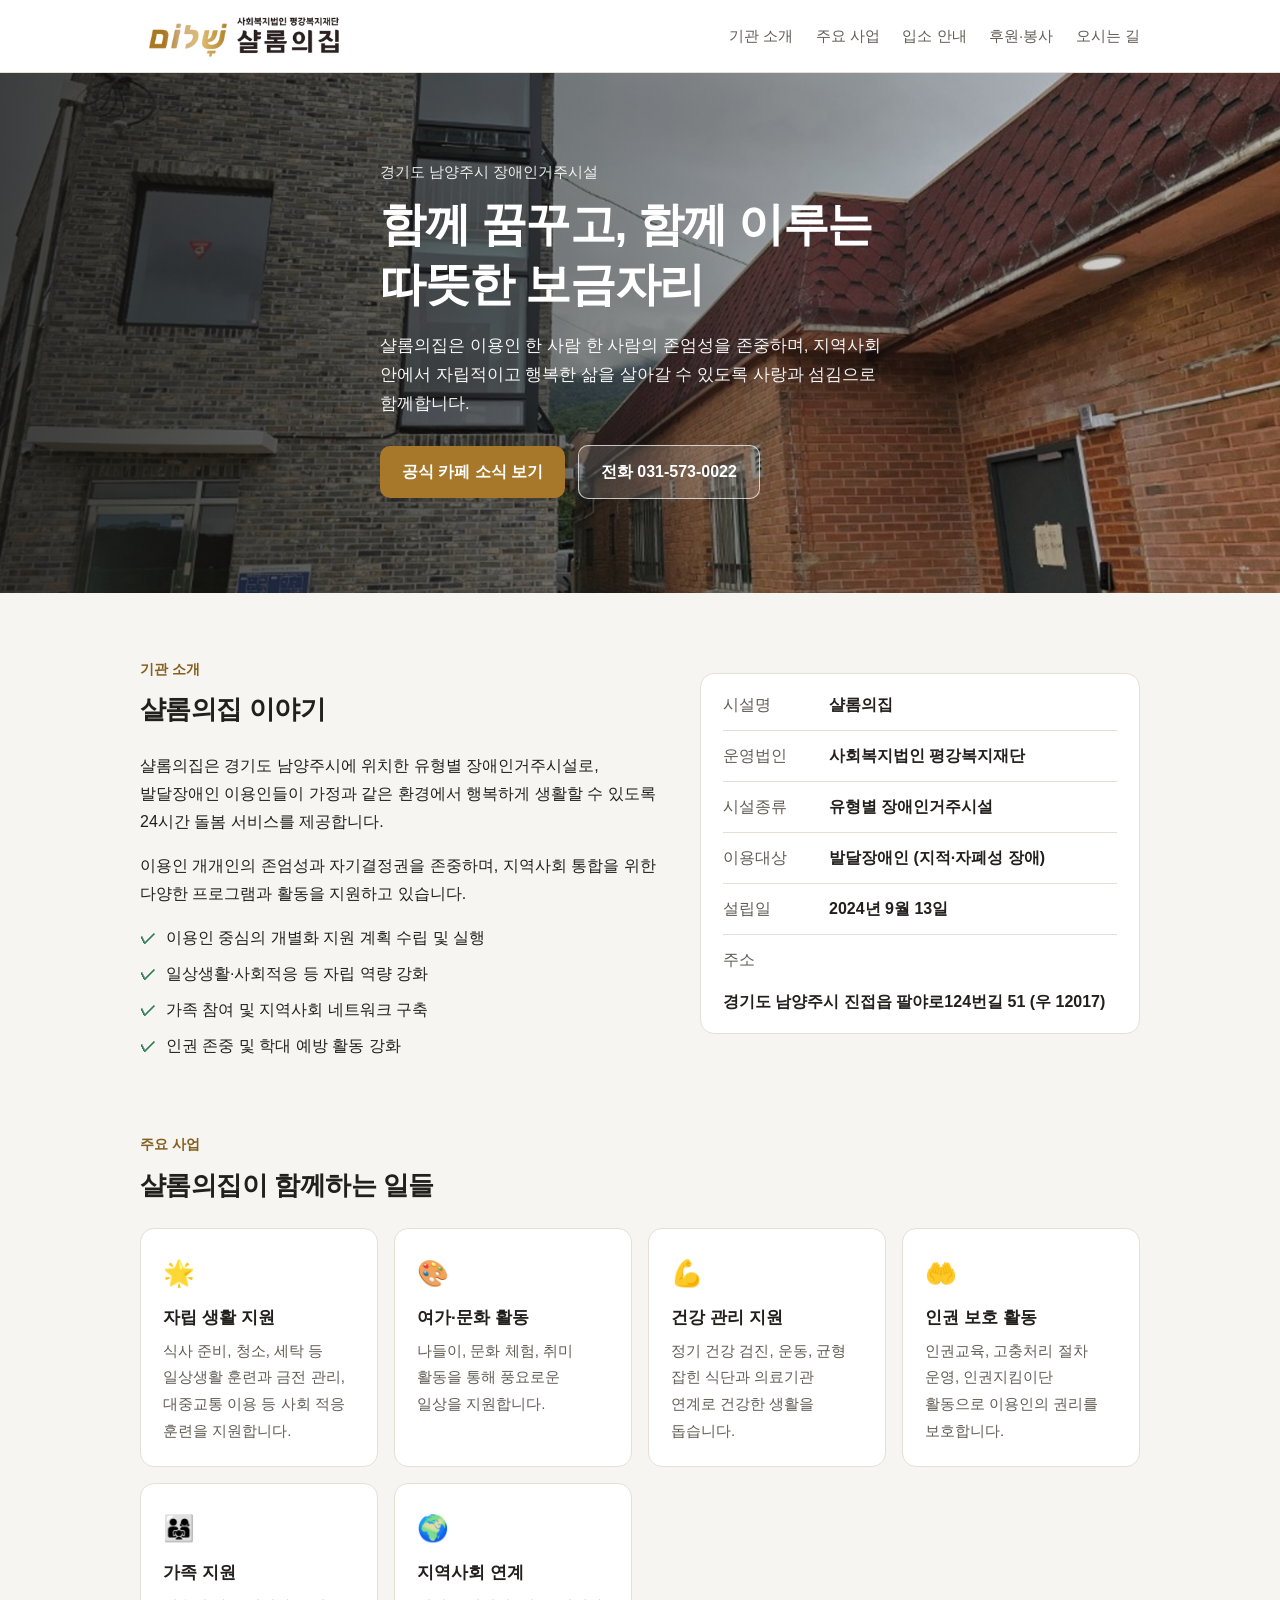
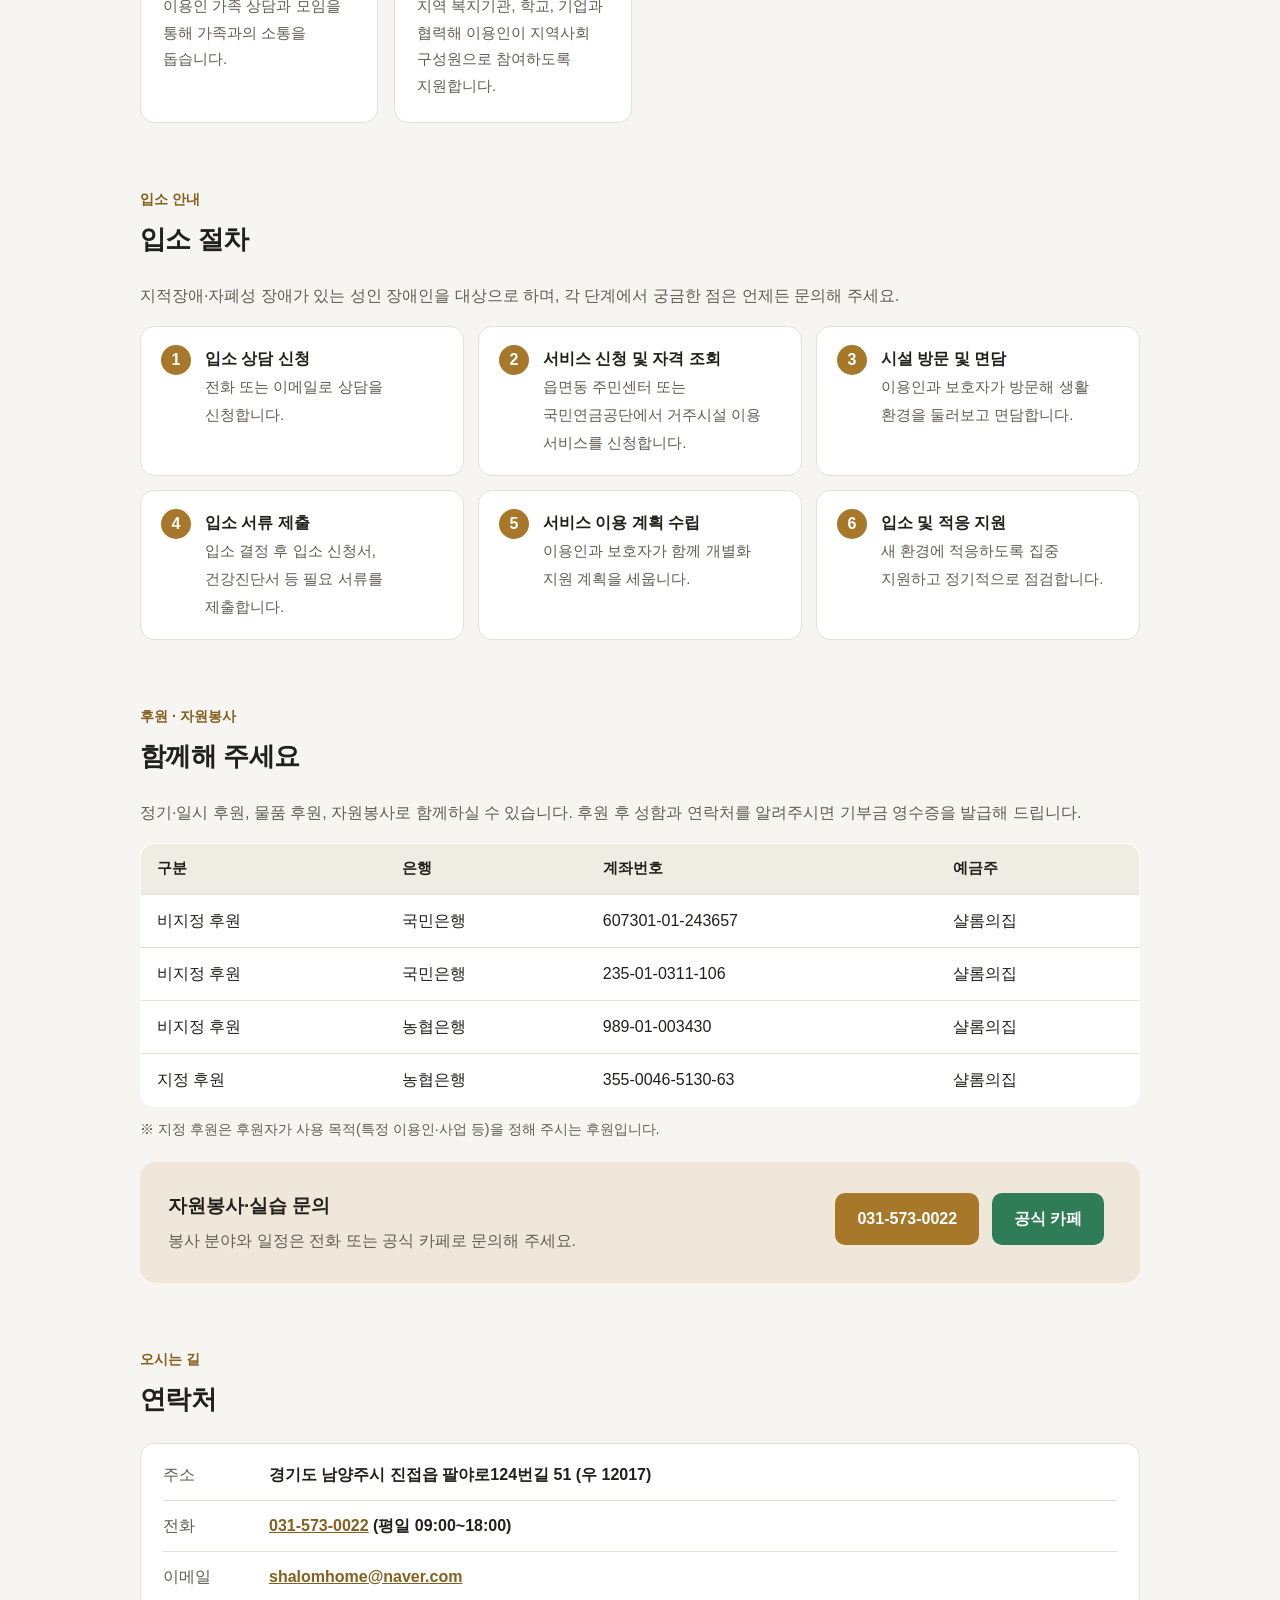
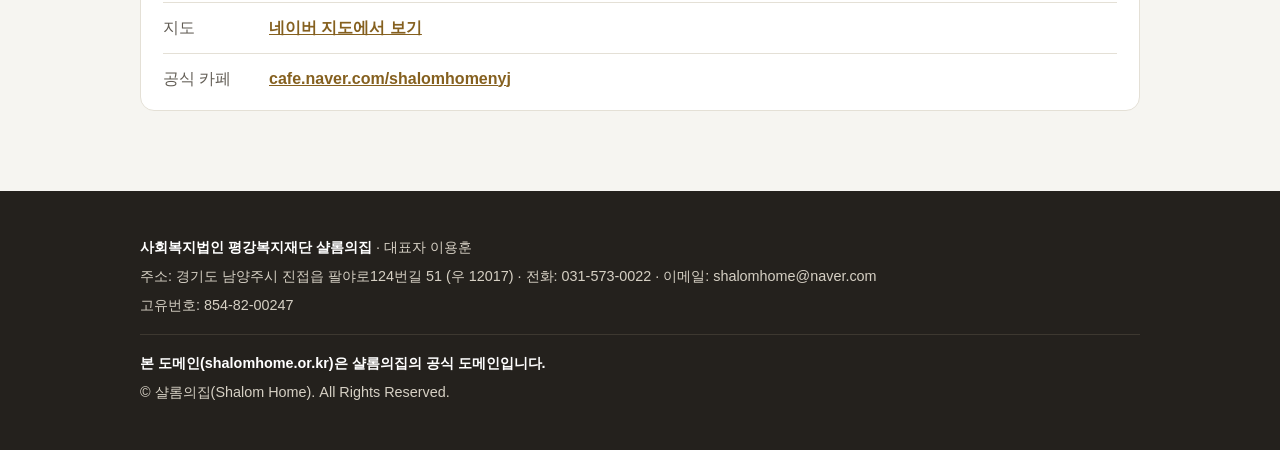
==== index.html @ 75ed9a83 "Add files via upload" ====
<!DOCTYPE html>
<html lang="ko">
<head>
<meta charset="UTF-8">
<meta name="viewport" content="width=device-width, initial-scale=1">
<title>샬롬의집 | 남양주시 장애인거주시설</title>
<meta name="description" content="사회복지법인 평강복지재단 샬롬의집은 경기도 남양주시에 있는 유형별 장애인거주시설입니다.">
<style>
  :root {
    --bg: #f6f5f1;
    --card: #ffffff;
    --ink: #22201c;
    --muted: #625d55;
    --gold: #a8782a;
    --gold-dark: #85601f;
    --green: #2f7d57;
    --line: #e4e0d6;
  }
  * { box-sizing: border-box; }
  html { scroll-behavior: smooth; }
  body {
    margin: 0; background: var(--bg); color: var(--ink);
    font-family: "Pretendard", "Apple SD Gothic Neo", "Malgun Gothic", "맑은 고딕", sans-serif;
    line-height: 1.75; word-break: keep-all;
  }
  img { max-width: 100%; display: block; }
  a { color: var(--gold-dark); }
  .wrap { max-width: 1040px; margin: 0 auto; padding: 0 20px; }

  /* header */
  header.top { background: var(--card); border-bottom: 1px solid var(--line); position: sticky; top: 0; z-index: 10; }
  header.top .wrap { display: flex; align-items: center; justify-content: space-between; min-height: 72px; gap: 12px; flex-wrap: wrap; }
  .logo img { height: 44px; width: auto; }
  nav a { margin-left: 18px; text-decoration: none; color: var(--muted); font-size: 0.95rem; }
  nav a:hover { color: var(--gold-dark); }

  /* hero */
  .hero { position: relative; color: #fff; }
  .hero img { width: 100%; height: clamp(320px, 52vw, 520px); object-fit: cover; }
  .hero .overlay {
    position: absolute; inset: 0;
    background: linear-gradient(90deg, rgba(20,18,15,.78) 0%, rgba(20,18,15,.45) 55%, rgba(20,18,15,.1) 100%);
    display: flex; align-items: center;
  }
  .hero .eyebrow { font-size: .95rem; opacity: .9; margin: 0 0 8px; }
  .hero h1 { font-size: clamp(1.8rem, 4.6vw, 2.9rem); line-height: 1.3; margin: 0 0 16px; letter-spacing: -0.03em; }
  .hero p.lead { font-size: 1.05rem; max-width: 520px; margin: 0 0 26px; opacity: .95; }
  .btn { display: inline-block; background: var(--gold); color: #fff; text-decoration: none; padding: 12px 22px; border-radius: 10px; font-weight: 700; margin: 0 8px 8px 0; }
  .btn:hover { background: var(--gold-dark); }
  .btn.light { background: rgba(255,255,255,.14); border: 1.5px solid rgba(255,255,255,.7); }

  section { padding: 64px 0; }
  .kicker { color: var(--gold-dark); font-weight: 700; font-size: .9rem; margin: 0 0 4px; }
  section h2 { font-size: 1.65rem; margin: 0 0 20px; letter-spacing: -0.02em; }
  .muted { color: var(--muted); }

  .two { display: grid; grid-template-columns: 1.2fr 1fr; gap: 32px; align-items: start; }
  ul.check { padding: 0; margin: 16px 0 0; list-style: none; }
  ul.check li { padding-left: 26px; position: relative; margin-bottom: 8px; }
  ul.check li::before { content: "✓"; position: absolute; left: 0; color: var(--green); font-weight: 800; }

  .panel { background: var(--card); border: 1px solid var(--line); border-radius: 14px; padding: 6px 22px; }
  .panel .row { display: flex; gap: 14px; padding: 11px 0; border-bottom: 1px solid var(--line); flex-wrap: wrap; }
  .panel .row:last-child { border-bottom: 0; }
  .panel dt { width: 92px; color: var(--muted); flex-shrink: 0; }
  .panel dd { margin: 0; font-weight: 600; }

  .grid { display: grid; grid-template-columns: repeat(auto-fit, minmax(230px, 1fr)); gap: 16px; }
  .card { background: var(--card); border: 1px solid var(--line); border-radius: 14px; padding: 22px; }
  .card .ico { font-size: 1.6rem; }
  .card h3 { margin: 6px 0 6px; font-size: 1.08rem; }
  .card p { margin: 0; color: var(--muted); font-size: .95rem; }

  ol.steps { counter-reset: s; list-style: none; padding: 0; margin: 0; display: grid; grid-template-columns: repeat(auto-fit, minmax(280px, 1fr)); gap: 14px; }
  ol.steps li { counter-increment: s; background: var(--card); border: 1px solid var(--line); border-radius: 14px; padding: 18px 20px 18px 64px; position: relative; }
  ol.steps li::before { content: counter(s); position: absolute; left: 20px; top: 18px; width: 30px; height: 30px; border-radius: 50%; background: var(--gold); color: #fff; font-weight: 800; display: grid; place-items: center; }
  ol.steps strong { display: block; }
  ol.steps span { color: var(--muted); font-size: .94rem; }

  table.bank { width: 100%; border-collapse: collapse; background: var(--card); border-radius: 14px; overflow: hidden; border: 1px solid var(--line); }
  table.bank th, table.bank td { padding: 12px 16px; text-align: left; border-bottom: 1px solid var(--line); }
  table.bank th { background: #efece4; font-weight: 700; font-size: .92rem; }
  table.bank tr:last-child td { border-bottom: 0; }

  .cta { background: #efe8da; border-radius: 16px; padding: 28px; display: flex; justify-content: space-between; align-items: center; gap: 16px; flex-wrap: wrap; }
  .cta h3 { margin: 0 0 4px; }
  .cta p { margin: 0; color: var(--muted); }

  footer { background: #24211d; color: #d6d0c4; padding: 40px 0; font-size: .9rem; }
  footer p { margin: 4px 0; }
  footer strong { color: #fff; }
  footer a { color: #d6d0c4; }
  footer .official { margin-top: 16px; padding-top: 16px; border-top: 1px solid #3d3830; color: #fff; font-weight: 700; }

  @media (max-width: 760px) {
    .two { grid-template-columns: 1fr; }
    nav { width: 100%; padding-bottom: 10px; overflow-x: auto; white-space: nowrap; }
    nav a { margin: 0 14px 0 0; }
    .hero img { height: 220px; }
    .hero .overlay { position: static; background: #24211d; padding: 24px 0 18px; }
  }
</style>
</head>
<body>

<header class="top">
  <div class="wrap">
    <a class="logo" href="#"><img src="image/logo.png" alt="사회복지법인 평강복지재단 샬롬의집"></a>
    <nav>
      <a href="#about">기관 소개</a>
      <a href="#programs">주요 사업</a>
      <a href="#admission">입소 안내</a>
      <a href="#support">후원·봉사</a>
      <a href="#contact">오시는 길</a>
    </nav>
  </div>
</header>

<div class="hero">
  <img src="image/building.jpg" alt="샬롬의집 건물 전경">
  <div class="overlay">
    <div class="wrap">
      <p class="eyebrow">경기도 남양주시 장애인거주시설</p>
      <h1>함께 꿈꾸고, 함께 이루는<br>따뜻한 보금자리</h1>
      <p class="lead">샬롬의집은 이용인 한 사람 한 사람의 존엄성을 존중하며, 지역사회 안에서 자립적이고 행복한 삶을 살아갈 수 있도록 사랑과 섬김으로 함께합니다.</p>
      <a class="btn" href="https://cafe.naver.com/shalomhomenyj" target="_blank" rel="noopener">공식 카페 소식 보기</a>
      <a class="btn light" href="tel:031-573-0022">전화 031-573-0022</a>
    </div>
  </div>
</div>

<section id="about">
  <div class="wrap two">
    <div>
      <p class="kicker">기관 소개</p>
      <h2>샬롬의집 이야기</h2>
      <p>샬롬의집은 경기도 남양주시에 위치한 유형별 장애인거주시설로, 발달장애인 이용인들이 가정과 같은 환경에서 행복하게 생활할 수 있도록 24시간 돌봄 서비스를 제공합니다.</p>
      <p>이용인 개개인의 존엄성과 자기결정권을 존중하며, 지역사회 통합을 위한 다양한 프로그램과 활동을 지원하고 있습니다.</p>
      <ul class="check">
        <li>이용인 중심의 개별화 지원 계획 수립 및 실행</li>
        <li>일상생활·사회적응 등 자립 역량 강화</li>
        <li>가족 참여 및 지역사회 네트워크 구축</li>
        <li>인권 존중 및 학대 예방 활동 강화</li>
      </ul>
    </div>
    <dl class="panel">
      <div class="row"><dt>시설명</dt><dd>샬롬의집</dd></div>
      <div class="row"><dt>운영법인</dt><dd>사회복지법인 평강복지재단</dd></div>
      <div class="row"><dt>시설종류</dt><dd>유형별 장애인거주시설</dd></div>
      <div class="row"><dt>이용대상</dt><dd>발달장애인 (지적·자폐성 장애)</dd></div>
      <div class="row"><dt>설립일</dt><dd>2024년 9월 13일</dd></div>
      <div class="row"><dt>주소</dt><dd>경기도 남양주시 진접읍 팔야로124번길 51 (우 12017)</dd></div>
    </dl>
  </div>
</section>

<section id="programs" style="padding-top:0">
  <div class="wrap">
    <p class="kicker">주요 사업</p>
    <h2>샬롬의집이 함께하는 일들</h2>
    <div class="grid">
      <div class="card"><div class="ico">🌟</div><h3>자립 생활 지원</h3><p>식사 준비, 청소, 세탁 등 일상생활 훈련과 금전 관리, 대중교통 이용 등 사회 적응 훈련을 지원합니다.</p></div>
      <div class="card"><div class="ico">🎨</div><h3>여가·문화 활동</h3><p>나들이, 문화 체험, 취미 활동을 통해 풍요로운 일상을 지원합니다.</p></div>
      <div class="card"><div class="ico">💪</div><h3>건강 관리 지원</h3><p>정기 건강 검진, 운동, 균형 잡힌 식단과 의료기관 연계로 건강한 생활을 돕습니다.</p></div>
      <div class="card"><div class="ico">🤲</div><h3>인권 보호 활동</h3><p>인권교육, 고충처리 절차 운영, 인권지킴이단 활동으로 이용인의 권리를 보호합니다.</p></div>
      <div class="card"><div class="ico">👨‍👩‍👧</div><h3>가족 지원</h3><p>이용인 가족 상담과 모임을 통해 가족과의 소통을 돕습니다.</p></div>
      <div class="card"><div class="ico">🌍</div><h3>지역사회 연계</h3><p>지역 복지기관, 학교, 기업과 협력해 이용인이 지역사회 구성원으로 참여하도록 지원합니다.</p></div>
    </div>
  </div>
</section>

<section id="admission" style="padding-top:0">
  <div class="wrap">
    <p class="kicker">입소 안내</p>
    <h2>입소 절차</h2>
    <p class="muted">지적장애·자폐성 장애가 있는 성인 장애인을 대상으로 하며, 각 단계에서 궁금한 점은 언제든 문의해 주세요.</p>
    <ol class="steps">
      <li><strong>입소 상담 신청</strong><span>전화 또는 이메일로 상담을 신청합니다.</span></li>
      <li><strong>서비스 신청 및 자격 조회</strong><span>읍면동 주민센터 또는 국민연금공단에서 거주시설 이용 서비스를 신청합니다.</span></li>
      <li><strong>시설 방문 및 면담</strong><span>이용인과 보호자가 방문해 생활 환경을 둘러보고 면담합니다.</span></li>
      <li><strong>입소 서류 제출</strong><span>입소 결정 후 입소 신청서, 건강진단서 등 필요 서류를 제출합니다.</span></li>
      <li><strong>서비스 이용 계획 수립</strong><span>이용인과 보호자가 함께 개별화 지원 계획을 세웁니다.</span></li>
      <li><strong>입소 및 적응 지원</strong><span>새 환경에 적응하도록 집중 지원하고 정기적으로 점검합니다.</span></li>
    </ol>
  </div>
</section>

<section id="support" style="padding-top:0">
  <div class="wrap">
    <p class="kicker">후원 · 자원봉사</p>
    <h2>함께해 주세요</h2>
    <p class="muted">정기·일시 후원, 물품 후원, 자원봉사로 함께하실 수 있습니다. 후원 후 성함과 연락처를 알려주시면 기부금 영수증을 발급해 드립니다.</p>
    <table class="bank">
      <tr><th>구분</th><th>은행</th><th>계좌번호</th><th>예금주</th></tr>
      <tr><td>비지정 후원</td><td>국민은행</td><td>607301-01-243657</td><td>샬롬의집</td></tr>
      <tr><td>비지정 후원</td><td>국민은행</td><td>235-01-0311-106</td><td>샬롬의집</td></tr>
      <tr><td>비지정 후원</td><td>농협은행</td><td>989-01-003430</td><td>샬롬의집</td></tr>
      <tr><td>지정 후원</td><td>농협은행</td><td>355-0046-5130-63</td><td>샬롬의집</td></tr>
    </table>
    <p class="muted" style="font-size:.9rem;margin-top:10px">※ 지정 후원은 후원자가 사용 목적(특정 이용인·사업 등)을 정해 주시는 후원입니다.</p>
    <div class="cta" style="margin-top:20px">
      <div>
        <h3>자원봉사·실습 문의</h3>
        <p>봉사 분야와 일정은 전화 또는 공식 카페로 문의해 주세요.</p>
      </div>
      <div>
        <a class="btn" href="tel:031-573-0022">031-573-0022</a>
        <a class="btn" style="background:var(--green)" href="https://cafe.naver.com/shalomhomenyj" target="_blank" rel="noopener">공식 카페</a>
      </div>
    </div>
  </div>
</section>

<section id="contact" style="padding-top:0">
  <div class="wrap">
    <p class="kicker">오시는 길</p>
    <h2>연락처</h2>
    <dl class="panel">
      <div class="row"><dt>주소</dt><dd>경기도 남양주시 진접읍 팔야로124번길 51 (우 12017)</dd></div>
      <div class="row"><dt>전화</dt><dd><a href="tel:031-573-0022">031-573-0022</a> (평일 09:00~18:00)</dd></div>
      <div class="row"><dt>이메일</dt><dd><a href="mailto:shalomhome@naver.com">shalomhome@naver.com</a></dd></div>
      <div class="row"><dt>지도</dt><dd><a href="https://map.naver.com/p/search/%EB%82%A8%EC%96%91%EC%A3%BC%EC%8B%9C%20%ED%8C%94%EC%95%BC%EB%A1%9C124%EB%B2%88%EA%B8%B8%2051" target="_blank" rel="noopener">네이버 지도에서 보기</a></dd></div>
      <div class="row"><dt>공식 카페</dt><dd><a href="https://cafe.naver.com/shalomhomenyj" target="_blank" rel="noopener">cafe.naver.com/shalomhomenyj</a></dd></div>
    </dl>
  </div>
</section>

<footer>
  <div class="wrap">
    <p><strong>사회복지법인 평강복지재단 샬롬의집</strong> · 대표자 이용훈</p>
    <p>주소: 경기도 남양주시 진접읍 팔야로124번길 51 (우 12017) · 전화: 031-573-0022 · 이메일: shalomhome@naver.com</p>
    <p>고유번호: 854-82-00247</p>
    <p class="official">본 도메인(shalomhome.or.kr)은 샬롬의집의 공식 도메인입니다.</p>
    <p>© 샬롬의집(Shalom Home). All Rights Reserved.</p>
  </div>
</footer>

</body>
</html>
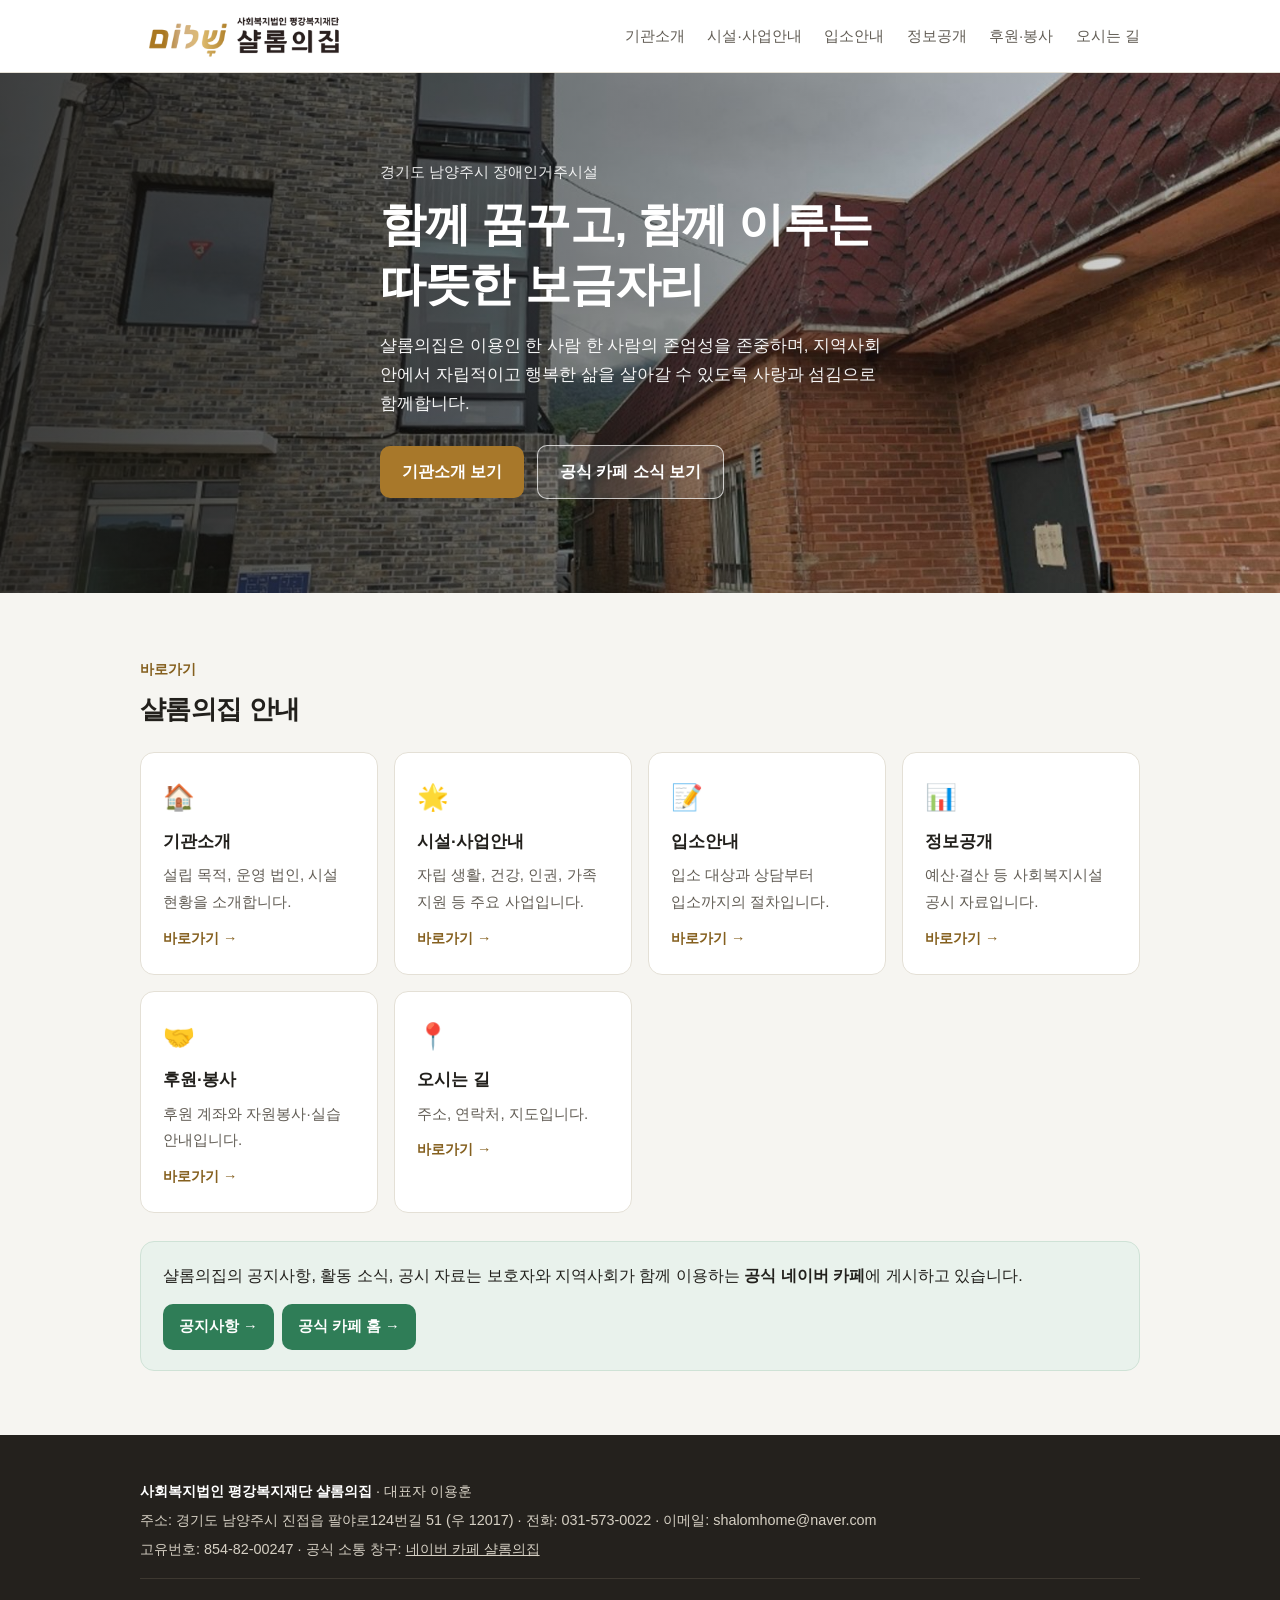
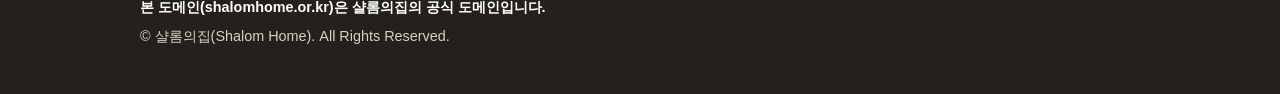
==== commit 57085e2a: "Add files via upload" ====
--- a/index.html
+++ b/index.html
@@ -5,113 +5,20 @@
 <meta name="viewport" content="width=device-width, initial-scale=1">
 <title>샬롬의집 | 남양주시 장애인거주시설</title>
 <meta name="description" content="사회복지법인 평강복지재단 샬롬의집은 경기도 남양주시에 있는 유형별 장애인거주시설입니다.">
-<style>
-  :root {
-    --bg: #f6f5f1;
-    --card: #ffffff;
-    --ink: #22201c;
-    --muted: #625d55;
-    --gold: #a8782a;
-    --gold-dark: #85601f;
-    --green: #2f7d57;
-    --line: #e4e0d6;
-  }
-  * { box-sizing: border-box; }
-  html { scroll-behavior: smooth; }
-  body {
-    margin: 0; background: var(--bg); color: var(--ink);
-    font-family: "Pretendard", "Apple SD Gothic Neo", "Malgun Gothic", "맑은 고딕", sans-serif;
-    line-height: 1.75; word-break: keep-all;
-  }
-  img { max-width: 100%; display: block; }
-  a { color: var(--gold-dark); }
-  .wrap { max-width: 1040px; margin: 0 auto; padding: 0 20px; }
-
-  /* header */
-  header.top { background: var(--card); border-bottom: 1px solid var(--line); position: sticky; top: 0; z-index: 10; }
-  header.top .wrap { display: flex; align-items: center; justify-content: space-between; min-height: 72px; gap: 12px; flex-wrap: wrap; }
-  .logo img { height: 44px; width: auto; }
-  nav a { margin-left: 18px; text-decoration: none; color: var(--muted); font-size: 0.95rem; }
-  nav a:hover { color: var(--gold-dark); }
-
-  /* hero */
-  .hero { position: relative; color: #fff; }
-  .hero img { width: 100%; height: clamp(320px, 52vw, 520px); object-fit: cover; }
-  .hero .overlay {
-    position: absolute; inset: 0;
-    background: linear-gradient(90deg, rgba(20,18,15,.78) 0%, rgba(20,18,15,.45) 55%, rgba(20,18,15,.1) 100%);
-    display: flex; align-items: center;
-  }
-  .hero .eyebrow { font-size: .95rem; opacity: .9; margin: 0 0 8px; }
-  .hero h1 { font-size: clamp(1.8rem, 4.6vw, 2.9rem); line-height: 1.3; margin: 0 0 16px; letter-spacing: -0.03em; }
-  .hero p.lead { font-size: 1.05rem; max-width: 520px; margin: 0 0 26px; opacity: .95; }
-  .btn { display: inline-block; background: var(--gold); color: #fff; text-decoration: none; padding: 12px 22px; border-radius: 10px; font-weight: 700; margin: 0 8px 8px 0; }
-  .btn:hover { background: var(--gold-dark); }
-  .btn.light { background: rgba(255,255,255,.14); border: 1.5px solid rgba(255,255,255,.7); }
-
-  section { padding: 64px 0; }
-  .kicker { color: var(--gold-dark); font-weight: 700; font-size: .9rem; margin: 0 0 4px; }
-  section h2 { font-size: 1.65rem; margin: 0 0 20px; letter-spacing: -0.02em; }
-  .muted { color: var(--muted); }
-
-  .two { display: grid; grid-template-columns: 1.2fr 1fr; gap: 32px; align-items: start; }
-  ul.check { padding: 0; margin: 16px 0 0; list-style: none; }
-  ul.check li { padding-left: 26px; position: relative; margin-bottom: 8px; }
-  ul.check li::before { content: "✓"; position: absolute; left: 0; color: var(--green); font-weight: 800; }
-
-  .panel { background: var(--card); border: 1px solid var(--line); border-radius: 14px; padding: 6px 22px; }
-  .panel .row { display: flex; gap: 14px; padding: 11px 0; border-bottom: 1px solid var(--line); flex-wrap: wrap; }
-  .panel .row:last-child { border-bottom: 0; }
-  .panel dt { width: 92px; color: var(--muted); flex-shrink: 0; }
-  .panel dd { margin: 0; font-weight: 600; }
-
-  .grid { display: grid; grid-template-columns: repeat(auto-fit, minmax(230px, 1fr)); gap: 16px; }
-  .card { background: var(--card); border: 1px solid var(--line); border-radius: 14px; padding: 22px; }
-  .card .ico { font-size: 1.6rem; }
-  .card h3 { margin: 6px 0 6px; font-size: 1.08rem; }
-  .card p { margin: 0; color: var(--muted); font-size: .95rem; }
-
-  ol.steps { counter-reset: s; list-style: none; padding: 0; margin: 0; display: grid; grid-template-columns: repeat(auto-fit, minmax(280px, 1fr)); gap: 14px; }
-  ol.steps li { counter-increment: s; background: var(--card); border: 1px solid var(--line); border-radius: 14px; padding: 18px 20px 18px 64px; position: relative; }
-  ol.steps li::before { content: counter(s); position: absolute; left: 20px; top: 18px; width: 30px; height: 30px; border-radius: 50%; background: var(--gold); color: #fff; font-weight: 800; display: grid; place-items: center; }
-  ol.steps strong { display: block; }
-  ol.steps span { color: var(--muted); font-size: .94rem; }
-
-  table.bank { width: 100%; border-collapse: collapse; background: var(--card); border-radius: 14px; overflow: hidden; border: 1px solid var(--line); }
-  table.bank th, table.bank td { padding: 12px 16px; text-align: left; border-bottom: 1px solid var(--line); }
-  table.bank th { background: #efece4; font-weight: 700; font-size: .92rem; }
-  table.bank tr:last-child td { border-bottom: 0; }
-
-  .cta { background: #efe8da; border-radius: 16px; padding: 28px; display: flex; justify-content: space-between; align-items: center; gap: 16px; flex-wrap: wrap; }
-  .cta h3 { margin: 0 0 4px; }
-  .cta p { margin: 0; color: var(--muted); }
-
-  footer { background: #24211d; color: #d6d0c4; padding: 40px 0; font-size: .9rem; }
-  footer p { margin: 4px 0; }
-  footer strong { color: #fff; }
-  footer a { color: #d6d0c4; }
-  footer .official { margin-top: 16px; padding-top: 16px; border-top: 1px solid #3d3830; color: #fff; font-weight: 700; }
-
-  @media (max-width: 760px) {
-    .two { grid-template-columns: 1fr; }
-    nav { width: 100%; padding-bottom: 10px; overflow-x: auto; white-space: nowrap; }
-    nav a { margin: 0 14px 0 0; }
-    .hero img { height: 220px; }
-    .hero .overlay { position: static; background: #24211d; padding: 24px 0 18px; }
-  }
-</style>
+<link rel="stylesheet" href="style.css">
 </head>
 <body>
 
 <header class="top">
   <div class="wrap">
-    <a class="logo" href="#"><img src="image/logo.png" alt="사회복지법인 평강복지재단 샬롬의집"></a>
+    <a class="logo" href="index.html"><img src="image/logo.png" alt="사회복지법인 평강복지재단 샬롬의집"></a>
     <nav>
-      <a href="#about">기관 소개</a>
-      <a href="#programs">주요 사업</a>
-      <a href="#admission">입소 안내</a>
-      <a href="#support">후원·봉사</a>
-      <a href="#contact">오시는 길</a>
+      <a href="about.html">기관소개</a>
+      <a href="programs.html">시설·사업안내</a>
+      <a href="admission.html">입소안내</a>
+      <a href="disclosure.html">정보공개</a>
+      <a href="support.html">후원·봉사</a>
+      <a href="contact.html">오시는 길</a>
     </nav>
   </div>
 </header>
@@ -123,105 +30,28 @@
       <p class="eyebrow">경기도 남양주시 장애인거주시설</p>
       <h1>함께 꿈꾸고, 함께 이루는<br>따뜻한 보금자리</h1>
       <p class="lead">샬롬의집은 이용인 한 사람 한 사람의 존엄성을 존중하며, 지역사회 안에서 자립적이고 행복한 삶을 살아갈 수 있도록 사랑과 섬김으로 함께합니다.</p>
-      <a class="btn" href="https://cafe.naver.com/shalomhomenyj" target="_blank" rel="noopener">공식 카페 소식 보기</a>
-      <a class="btn light" href="tel:031-573-0022">전화 031-573-0022</a>
+      <a class="btn" href="about.html">기관소개 보기</a>
+      <a class="btn light" href="https://cafe.naver.com/shalomhomenyj" target="_blank" rel="noopener">공식 카페 소식 보기</a>
     </div>
   </div>
 </div>
 
-<section id="about">
-  <div class="wrap two">
-    <div>
-      <p class="kicker">기관 소개</p>
-      <h2>샬롬의집 이야기</h2>
-      <p>샬롬의집은 경기도 남양주시에 위치한 유형별 장애인거주시설로, 발달장애인 이용인들이 가정과 같은 환경에서 행복하게 생활할 수 있도록 24시간 돌봄 서비스를 제공합니다.</p>
-      <p>이용인 개개인의 존엄성과 자기결정권을 존중하며, 지역사회 통합을 위한 다양한 프로그램과 활동을 지원하고 있습니다.</p>
-      <ul class="check">
-        <li>이용인 중심의 개별화 지원 계획 수립 및 실행</li>
-        <li>일상생활·사회적응 등 자립 역량 강화</li>
-        <li>가족 참여 및 지역사회 네트워크 구축</li>
-        <li>인권 존중 및 학대 예방 활동 강화</li>
-      </ul>
+<section>
+  <div class="wrap">
+    <p class="kicker">바로가기</p>
+    <h2>샬롬의집 안내</h2>
+    <div class="grid menu-grid">
+      <a class="card" href="about.html"><div class="ico">🏠</div><h3>기관소개</h3><p>설립 목적, 운영 법인, 시설 현황을 소개합니다.</p><span class="more">바로가기 →</span></a>
+      <a class="card" href="programs.html"><div class="ico">🌟</div><h3>시설·사업안내</h3><p>자립 생활, 건강, 인권, 가족 지원 등 주요 사업입니다.</p><span class="more">바로가기 →</span></a>
+      <a class="card" href="admission.html"><div class="ico">📝</div><h3>입소안내</h3><p>입소 대상과 상담부터 입소까지의 절차입니다.</p><span class="more">바로가기 →</span></a>
+      <a class="card" href="disclosure.html"><div class="ico">📊</div><h3>정보공개</h3><p>예산·결산 등 사회복지시설 공시 자료입니다.</p><span class="more">바로가기 →</span></a>
+      <a class="card" href="support.html"><div class="ico">🤝</div><h3>후원·봉사</h3><p>후원 계좌와 자원봉사·실습 안내입니다.</p><span class="more">바로가기 →</span></a>
+      <a class="card" href="contact.html"><div class="ico">📍</div><h3>오시는 길</h3><p>주소, 연락처, 지도입니다.</p><span class="more">바로가기 →</span></a>
     </div>
-    <dl class="panel">
-      <div class="row"><dt>시설명</dt><dd>샬롬의집</dd></div>
-      <div class="row"><dt>운영법인</dt><dd>사회복지법인 평강복지재단</dd></div>
-      <div class="row"><dt>시설종류</dt><dd>유형별 장애인거주시설</dd></div>
-      <div class="row"><dt>이용대상</dt><dd>발달장애인 (지적·자폐성 장애)</dd></div>
-      <div class="row"><dt>설립일</dt><dd>2024년 9월 13일</dd></div>
-      <div class="row"><dt>주소</dt><dd>경기도 남양주시 진접읍 팔야로124번길 51 (우 12017)</dd></div>
-    </dl>
-  </div>
-</section>
-
-<section id="programs" style="padding-top:0">
-  <div class="wrap">
-    <p class="kicker">주요 사업</p>
-    <h2>샬롬의집이 함께하는 일들</h2>
-    <div class="grid">
-      <div class="card"><div class="ico">🌟</div><h3>자립 생활 지원</h3><p>식사 준비, 청소, 세탁 등 일상생활 훈련과 금전 관리, 대중교통 이용 등 사회 적응 훈련을 지원합니다.</p></div>
-      <div class="card"><div class="ico">🎨</div><h3>여가·문화 활동</h3><p>나들이, 문화 체험, 취미 활동을 통해 풍요로운 일상을 지원합니다.</p></div>
-      <div class="card"><div class="ico">💪</div><h3>건강 관리 지원</h3><p>정기 건강 검진, 운동, 균형 잡힌 식단과 의료기관 연계로 건강한 생활을 돕습니다.</p></div>
-      <div class="card"><div class="ico">🤲</div><h3>인권 보호 활동</h3><p>인권교육, 고충처리 절차 운영, 인권지킴이단 활동으로 이용인의 권리를 보호합니다.</p></div>
-      <div class="card"><div class="ico">👨‍👩‍👧</div><h3>가족 지원</h3><p>이용인 가족 상담과 모임을 통해 가족과의 소통을 돕습니다.</p></div>
-      <div class="card"><div class="ico">🌍</div><h3>지역사회 연계</h3><p>지역 복지기관, 학교, 기업과 협력해 이용인이 지역사회 구성원으로 참여하도록 지원합니다.</p></div>
+    <div class="cafebox">
+      <p>샬롬의집의 공지사항, 활동 소식, 공시 자료는 보호자와 지역사회가 함께 이용하는 <strong>공식 네이버 카페</strong>에 게시하고 있습니다.</p>
+      <div class="cafelinks"><a class="btn" href="https://cafe.naver.com/f-e/cafes/31356885/menus/24" target="_blank" rel="noopener">공지사항 →</a><a class="btn" href="https://cafe.naver.com/shalomhomenyj" target="_blank" rel="noopener">공식 카페 홈 →</a></div>
     </div>
-  </div>
-</section>
-
-<section id="admission" style="padding-top:0">
-  <div class="wrap">
-    <p class="kicker">입소 안내</p>
-    <h2>입소 절차</h2>
-    <p class="muted">지적장애·자폐성 장애가 있는 성인 장애인을 대상으로 하며, 각 단계에서 궁금한 점은 언제든 문의해 주세요.</p>
-    <ol class="steps">
-      <li><strong>입소 상담 신청</strong><span>전화 또는 이메일로 상담을 신청합니다.</span></li>
-      <li><strong>서비스 신청 및 자격 조회</strong><span>읍면동 주민센터 또는 국민연금공단에서 거주시설 이용 서비스를 신청합니다.</span></li>
-      <li><strong>시설 방문 및 면담</strong><span>이용인과 보호자가 방문해 생활 환경을 둘러보고 면담합니다.</span></li>
-      <li><strong>입소 서류 제출</strong><span>입소 결정 후 입소 신청서, 건강진단서 등 필요 서류를 제출합니다.</span></li>
-      <li><strong>서비스 이용 계획 수립</strong><span>이용인과 보호자가 함께 개별화 지원 계획을 세웁니다.</span></li>
-      <li><strong>입소 및 적응 지원</strong><span>새 환경에 적응하도록 집중 지원하고 정기적으로 점검합니다.</span></li>
-    </ol>
-  </div>
-</section>
-
-<section id="support" style="padding-top:0">
-  <div class="wrap">
-    <p class="kicker">후원 · 자원봉사</p>
-    <h2>함께해 주세요</h2>
-    <p class="muted">정기·일시 후원, 물품 후원, 자원봉사로 함께하실 수 있습니다. 후원 후 성함과 연락처를 알려주시면 기부금 영수증을 발급해 드립니다.</p>
-    <table class="bank">
-      <tr><th>구분</th><th>은행</th><th>계좌번호</th><th>예금주</th></tr>
-      <tr><td>비지정 후원</td><td>국민은행</td><td>607301-01-243657</td><td>샬롬의집</td></tr>
-      <tr><td>비지정 후원</td><td>국민은행</td><td>235-01-0311-106</td><td>샬롬의집</td></tr>
-      <tr><td>비지정 후원</td><td>농협은행</td><td>989-01-003430</td><td>샬롬의집</td></tr>
-      <tr><td>지정 후원</td><td>농협은행</td><td>355-0046-5130-63</td><td>샬롬의집</td></tr>
-    </table>
-    <p class="muted" style="font-size:.9rem;margin-top:10px">※ 지정 후원은 후원자가 사용 목적(특정 이용인·사업 등)을 정해 주시는 후원입니다.</p>
-    <div class="cta" style="margin-top:20px">
-      <div>
-        <h3>자원봉사·실습 문의</h3>
-        <p>봉사 분야와 일정은 전화 또는 공식 카페로 문의해 주세요.</p>
-      </div>
-      <div>
-        <a class="btn" href="tel:031-573-0022">031-573-0022</a>
-        <a class="btn" style="background:var(--green)" href="https://cafe.naver.com/shalomhomenyj" target="_blank" rel="noopener">공식 카페</a>
-      </div>
-    </div>
-  </div>
-</section>
-
-<section id="contact" style="padding-top:0">
-  <div class="wrap">
-    <p class="kicker">오시는 길</p>
-    <h2>연락처</h2>
-    <dl class="panel">
-      <div class="row"><dt>주소</dt><dd>경기도 남양주시 진접읍 팔야로124번길 51 (우 12017)</dd></div>
-      <div class="row"><dt>전화</dt><dd><a href="tel:031-573-0022">031-573-0022</a> (평일 09:00~18:00)</dd></div>
-      <div class="row"><dt>이메일</dt><dd><a href="mailto:shalomhome@naver.com">shalomhome@naver.com</a></dd></div>
-      <div class="row"><dt>지도</dt><dd><a href="https://map.naver.com/p/search/%EB%82%A8%EC%96%91%EC%A3%BC%EC%8B%9C%20%ED%8C%94%EC%95%BC%EB%A1%9C124%EB%B2%88%EA%B8%B8%2051" target="_blank" rel="noopener">네이버 지도에서 보기</a></dd></div>
-      <div class="row"><dt>공식 카페</dt><dd><a href="https://cafe.naver.com/shalomhomenyj" target="_blank" rel="noopener">cafe.naver.com/shalomhomenyj</a></dd></div>
-    </dl>
   </div>
 </section>
 
@@ -229,7 +59,7 @@
   <div class="wrap">
     <p><strong>사회복지법인 평강복지재단 샬롬의집</strong> · 대표자 이용훈</p>
     <p>주소: 경기도 남양주시 진접읍 팔야로124번길 51 (우 12017) · 전화: 031-573-0022 · 이메일: shalomhome@naver.com</p>
-    <p>고유번호: 854-82-00247</p>
+    <p>고유번호: 854-82-00247 · 공식 소통 창구: <a href="https://cafe.naver.com/shalomhomenyj" target="_blank" rel="noopener">네이버 카페 샬롬의집</a></p>
     <p class="official">본 도메인(shalomhome.or.kr)은 샬롬의집의 공식 도메인입니다.</p>
     <p>© 샬롬의집(Shalom Home). All Rights Reserved.</p>
   </div>
--- a/style.css
+++ b/style.css
@@ -0,0 +1,110 @@
+:root {
+    --bg: #f6f5f1;
+    --card: #ffffff;
+    --ink: #22201c;
+    --muted: #625d55;
+    --gold: #a8782a;
+    --gold-dark: #85601f;
+    --green: #2f7d57;
+    --line: #e4e0d6;
+  }
+  * { box-sizing: border-box; }
+  body {
+    margin: 0; background: var(--bg); color: var(--ink);
+    font-family: "Pretendard", "Apple SD Gothic Neo", "Malgun Gothic", "맑은 고딕", sans-serif;
+    line-height: 1.75; word-break: keep-all;
+  }
+  img { max-width: 100%; display: block; }
+  a { color: var(--gold-dark); }
+  .wrap { max-width: 1040px; margin: 0 auto; padding: 0 20px; }
+
+  /* header */
+  header.top { background: var(--card); border-bottom: 1px solid var(--line); position: sticky; top: 0; z-index: 10; }
+  header.top .wrap { display: flex; align-items: center; justify-content: space-between; min-height: 72px; gap: 12px; flex-wrap: wrap; }
+  .logo img { height: 44px; width: auto; }
+  nav a { margin-left: 18px; text-decoration: none; color: var(--muted); font-size: 0.95rem; }
+  nav a:hover { color: var(--gold-dark); }
+
+  /* hero */
+  .hero { position: relative; color: #fff; }
+  .hero img { width: 100%; height: clamp(320px, 52vw, 520px); object-fit: cover; }
+  .hero .overlay {
+    position: absolute; inset: 0;
+    background: linear-gradient(90deg, rgba(20,18,15,.78) 0%, rgba(20,18,15,.45) 55%, rgba(20,18,15,.1) 100%);
+    display: flex; align-items: center;
+  }
+  .hero .eyebrow { font-size: .95rem; opacity: .9; margin: 0 0 8px; }
+  .hero h1 { font-size: clamp(1.8rem, 4.6vw, 2.9rem); line-height: 1.3; margin: 0 0 16px; letter-spacing: -0.03em; }
+  .hero p.lead { font-size: 1.05rem; max-width: 520px; margin: 0 0 26px; opacity: .95; }
+  .btn { display: inline-block; background: var(--gold); color: #fff; text-decoration: none; padding: 12px 22px; border-radius: 10px; font-weight: 700; margin: 0 8px 8px 0; }
+  .btn:hover { background: var(--gold-dark); }
+  .btn.light { background: rgba(255,255,255,.14); border: 1.5px solid rgba(255,255,255,.7); }
+
+  section { padding: 64px 0; }
+  .kicker { color: var(--gold-dark); font-weight: 700; font-size: .9rem; margin: 0 0 4px; }
+  section h2 { font-size: 1.65rem; margin: 0 0 20px; letter-spacing: -0.02em; }
+  .muted { color: var(--muted); }
+
+  .two { display: grid; grid-template-columns: 1.2fr 1fr; gap: 32px; align-items: start; }
+  ul.check { padding: 0; margin: 16px 0 0; list-style: none; }
+  ul.check li { padding-left: 26px; position: relative; margin-bottom: 8px; }
+  ul.check li::before { content: "✓"; position: absolute; left: 0; color: var(--green); font-weight: 800; }
+
+  .panel { background: var(--card); border: 1px solid var(--line); border-radius: 14px; padding: 6px 22px; }
+  .panel .row { display: flex; gap: 14px; padding: 11px 0; border-bottom: 1px solid var(--line); flex-wrap: wrap; }
+  .panel .row:last-child { border-bottom: 0; }
+  .panel dt { width: 92px; color: var(--muted); flex-shrink: 0; }
+  .panel dd { margin: 0; font-weight: 600; }
+
+  .grid { display: grid; grid-template-columns: repeat(auto-fit, minmax(230px, 1fr)); gap: 16px; }
+  .card { background: var(--card); border: 1px solid var(--line); border-radius: 14px; padding: 22px; }
+  .card .ico { font-size: 1.6rem; }
+  .card h3 { margin: 6px 0 6px; font-size: 1.08rem; }
+  .card p { margin: 0; color: var(--muted); font-size: .95rem; }
+
+  ol.steps { counter-reset: s; list-style: none; padding: 0; margin: 0; display: grid; grid-template-columns: repeat(auto-fit, minmax(280px, 1fr)); gap: 14px; }
+  ol.steps li { counter-increment: s; background: var(--card); border: 1px solid var(--line); border-radius: 14px; padding: 18px 20px 18px 64px; position: relative; }
+  ol.steps li::before { content: counter(s); position: absolute; left: 20px; top: 18px; width: 30px; height: 30px; border-radius: 50%; background: var(--gold); color: #fff; font-weight: 800; display: grid; place-items: center; }
+  ol.steps strong { display: block; }
+  ol.steps span { color: var(--muted); font-size: .94rem; }
+
+  table.bank { width: 100%; border-collapse: collapse; background: var(--card); border-radius: 14px; overflow: hidden; border: 1px solid var(--line); }
+  table.bank th, table.bank td { padding: 12px 16px; text-align: left; border-bottom: 1px solid var(--line); }
+  table.bank th { background: #efece4; font-weight: 700; font-size: .92rem; }
+  table.bank tr:last-child td { border-bottom: 0; }
+
+  .cta { background: #efe8da; border-radius: 16px; padding: 28px; display: flex; justify-content: space-between; align-items: center; gap: 16px; flex-wrap: wrap; }
+  .cta h3 { margin: 0 0 4px; }
+  .cta p { margin: 0; color: var(--muted); }
+
+  footer { background: #24211d; color: #d6d0c4; padding: 40px 0; font-size: .9rem; }
+  footer p { margin: 4px 0; }
+  footer strong { color: #fff; }
+  footer a { color: #d6d0c4; }
+  footer .official { margin-top: 16px; padding-top: 16px; border-top: 1px solid #3d3830; color: #fff; font-weight: 700; }
+
+  table.bank td.num { white-space: nowrap; }
+  @media (max-width: 760px) {
+    table.bank th, table.bank td { padding: 10px 8px; font-size: .88rem; }
+    .two { grid-template-columns: 1fr; }
+    nav { width: 100%; padding-bottom: 10px; overflow-x: auto; white-space: nowrap; }
+    nav a { margin: 0 14px 0 0; }
+    .hero img { height: 220px; }
+    .hero .overlay { position: static; background: #24211d; padding: 24px 0 18px; }
+  }
+
+  nav a.on { color: var(--gold-dark); font-weight: 700; }
+  .pagehead { background: #24211d; color: #fff; padding: 46px 0 40px; }
+  .pagehead .kicker { color: #e2c48a; }
+  .pagehead h1 { margin: 0; font-size: clamp(1.6rem, 4vw, 2.2rem); letter-spacing: -0.02em; }
+  .pagehead p { margin: 10px 0 0; color: #d6d0c4; max-width: 640px; }
+  .cafebox { background: #e9f2ec; border: 1px solid #cfe2d6; border-radius: 14px; padding: 20px 22px; margin-top: 28px; display: flex; justify-content: space-between; align-items: center; gap: 14px; flex-wrap: wrap; }
+  .cafebox p { margin: 0; }
+  .cafebox .btn { background: var(--green); margin: 0; }
+  .menu-grid a.card { text-decoration: none; color: inherit; display: block; }
+  .menu-grid a.card:hover { border-color: var(--gold); }
+  .menu-grid .more { color: var(--gold-dark); font-weight: 700; font-size: .9rem; margin-top: 10px; display: inline-block; }
+  table.bank td.num { font-variant-numeric: tabular-nums; }
+  .cafelinks { display: flex; flex-wrap: wrap; gap: 8px; }
+  .cafebox { flex-direction: column; align-items: flex-start; }
+  .cafebox .btn { font-size: .92rem; padding: 10px 16px; }
